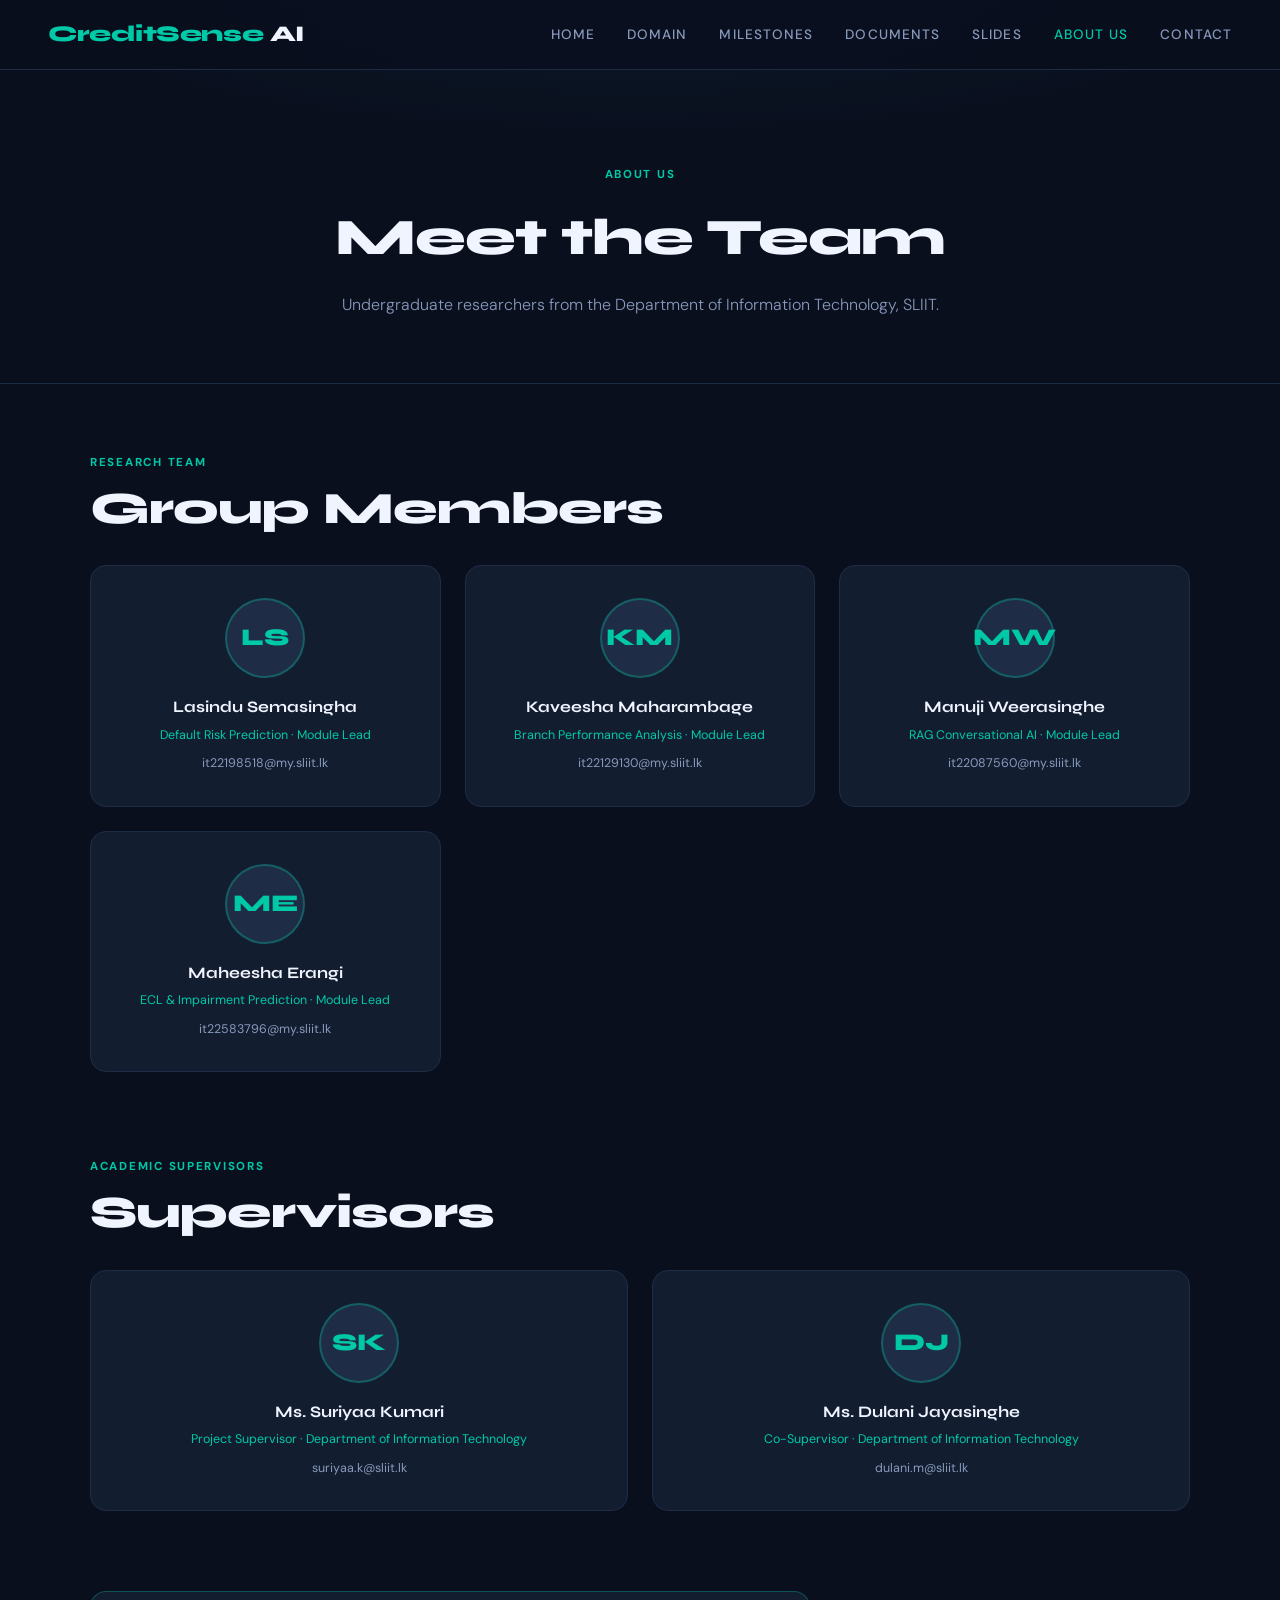
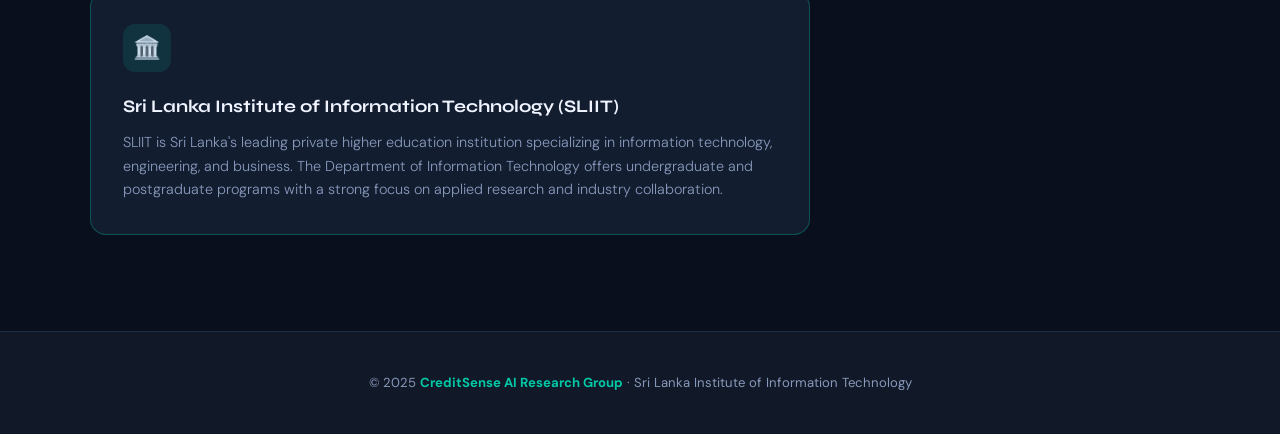
==== pages/about.html @ 3a424af8 "Initialize repository" ====
<!DOCTYPE html>
<html lang="en">
<head>
  <meta charset="UTF-8" />
  <meta name="viewport" content="width=device-width, initial-scale=1.0" />
  <title>About Us — CreditSense AI</title>
  <link rel="stylesheet" href="../css/style.css" />
</head>
<body>

<nav>
  <a href="../index.html" class="nav-logo">CreditSense <span>AI</span></a>
  <ul class="nav-links">
    <li><a href="../index.html">Home</a></li>
    <li><a href="domain.html">Domain</a></li>
    <li><a href="milestones.html">Milestones</a></li>
    <li><a href="documents.html">Documents</a></li>
    <li><a href="slides.html">Slides</a></li>
    <li><a href="about.html" class="active">About Us</a></li>
    <li><a href="contact.html">Contact</a></li>
  </ul>
  <button class="hamburger" aria-label="Menu"><span></span><span></span><span></span></button>
</nav>

<div class="page-header">
  <span class="section-label">About Us</span>
  <h1>Meet the Team</h1>
  <p>Undergraduate researchers from the Department of Information Technology, SLIIT.</p>
</div>

<div class="container" style="padding-bottom: 6rem;">

  <!-- STUDENTS -->
  <span class="section-label fade-in">Research Team</span>
  <h2 class="section-title fade-in" style="margin-bottom:2rem;">Group Members</h2>
  <div class="grid-3 fade-in" style="margin-bottom: 5rem;">

    <div class="member-card">
      <!-- Replace src with actual photo: <img src="../assets/images/lasindu.jpg" class="avatar" alt="Lasindu"> -->
      <div class="avatar-placeholder">LS</div>
      <h3>Lasindu Semasingha</h3>
      <div class="role">Default Risk Prediction · Module Lead</div>
      <div class="email">it22198518@my.sliit.lk</div>
    </div>

    <div class="member-card">
      <div class="avatar-placeholder">KM</div>
      <h3>Kaveesha Maharambage</h3>
      <div class="role">Branch Performance Analysis · Module Lead</div>
      <div class="email">it22129130@my.sliit.lk</div>
    </div>

    <div class="member-card">
      <div class="avatar-placeholder">MW</div>
      <h3>Manuji Weerasinghe</h3>
      <div class="role">RAG Conversational AI · Module Lead</div>
      <div class="email">it22087560@my.sliit.lk</div>
    </div>

    <div class="member-card">
      <div class="avatar-placeholder">ME</div>
      <h3>Maheesha Erangi</h3>
      <div class="role">ECL & Impairment Prediction · Module Lead</div>
      <div class="email">it22583796@my.sliit.lk</div>
    </div>

  </div>

  <!-- SUPERVISORS -->
  <span class="section-label fade-in">Academic Supervisors</span>
  <h2 class="section-title fade-in" style="margin-bottom:2rem;">Supervisors</h2>
  <div class="grid-2 fade-in">

    <div class="member-card">
      <div class="avatar-placeholder">SK</div>
      <h3>Ms. Suriyaa Kumari</h3>
      <div class="role">Project Supervisor · Department of Information Technology</div>
      <div class="email">suriyaa.k@sliit.lk</div>
    </div>

    <div class="member-card">
      <div class="avatar-placeholder">DJ</div>
      <h3>Ms. Dulani Jayasinghe</h3>
      <div class="role">Co-Supervisor · Department of Information Technology</div>
      <div class="email">dulani.m@sliit.lk</div>
    </div>

  </div>

  <!-- ABOUT INSTITUTION -->
  <div style="margin-top: 5rem;" class="fade-in">
    <div class="card" style="border-color: var(--teal-mid); max-width: 720px;">
      <div class="card-icon">🏛️</div>
      <h3>Sri Lanka Institute of Information Technology (SLIIT)</h3>
      <p style="margin-top:0.5rem;">SLIIT is Sri Lanka's leading private higher education institution specializing in information technology, engineering, and business. The Department of Information Technology offers undergraduate and postgraduate programs with a strong focus on applied research and industry collaboration.</p>
    </div>
  </div>

</div>

<footer>
  <p>© 2025 <strong>CreditSense AI Research Group</strong> · Sri Lanka Institute of Information Technology</p>
</footer>

<script src="../js/main.js"></script>
</body>
</html>
---- css/style.css ----
@import url('https://fonts.googleapis.com/css2?family=Syne:wght@400;600;700;800&family=DM+Sans:ital,wght@0,300;0,400;0,500;1,300&display=swap');

:root {
  --navy: #0a0f1e;
  --navy-mid: #111827;
  --navy-light: #1e2d45;
  --teal: #00c9a7;
  --teal-dim: #00c9a720;
  --teal-mid: #00c9a750;
  --gold: #f5a623;
  --gold-dim: #f5a62320;
  --white: #f0f4ff;
  --muted: #8899bb;
  --card-bg: #131d30;
  --border: #1e2d45;
  --font-display: 'Syne', sans-serif;
  --font-body: 'DM Sans', sans-serif;
}

*, *::before, *::after { box-sizing: border-box; margin: 0; padding: 0; }

html { scroll-behavior: smooth; }

body {
  font-family: var(--font-body);
  background: var(--navy);
  color: var(--white);
  line-height: 1.65;
  overflow-x: hidden;
}

/* ── NAV ── */
nav {
  position: fixed; top: 0; left: 0; right: 0; z-index: 1000;
  display: flex; align-items: center; justify-content: space-between;
  padding: 1rem 3rem;
  background: rgba(10,15,30,0.85);
  backdrop-filter: blur(16px);
  border-bottom: 1px solid var(--border);
}

.nav-logo {
  font-family: var(--font-display);
  font-size: 1.4rem;
  font-weight: 800;
  color: var(--teal);
  text-decoration: none;
  letter-spacing: -0.02em;
}

.nav-logo span { color: var(--white); }

.nav-links {
  display: flex; gap: 2rem; list-style: none;
}

.nav-links a {
  font-size: 0.85rem;
  font-weight: 500;
  letter-spacing: 0.08em;
  text-transform: uppercase;
  color: var(--muted);
  text-decoration: none;
  transition: color 0.2s;
}

.nav-links a:hover,
.nav-links a.active { color: var(--teal); }

.hamburger {
  display: none;
  flex-direction: column; gap: 5px; cursor: pointer; background: none; border: none;
}

.hamburger span {
  display: block; width: 24px; height: 2px; background: var(--white); transition: all 0.3s;
}

/* ── HERO ── */
.hero {
  min-height: 100vh;
  display: flex; align-items: center; justify-content: center;
  text-align: center;
  padding: 8rem 2rem 4rem;
  position: relative;
  overflow: hidden;
}

.hero-bg {
  position: absolute; inset: 0;
  background:
    radial-gradient(ellipse 80% 60% at 50% 0%, #00c9a712 0%, transparent 70%),
    radial-gradient(ellipse 60% 40% at 80% 80%, #f5a62308 0%, transparent 60%);
}

.grid-overlay {
  position: absolute; inset: 0;
  background-image:
    linear-gradient(var(--border) 1px, transparent 1px),
    linear-gradient(90deg, var(--border) 1px, transparent 1px);
  background-size: 60px 60px;
  opacity: 0.3;
  mask-image: radial-gradient(ellipse 80% 80% at 50% 50%, black, transparent);
}

.hero-content { position: relative; z-index: 1; max-width: 860px; }

.hero-badge {
  display: inline-block;
  background: var(--teal-dim);
  border: 1px solid var(--teal-mid);
  color: var(--teal);
  font-size: 0.75rem;
  font-weight: 600;
  letter-spacing: 0.12em;
  text-transform: uppercase;
  padding: 0.4rem 1.2rem;
  border-radius: 100px;
  margin-bottom: 1.5rem;
}

.hero h1 {
  font-family: var(--font-display);
  font-size: clamp(2.8rem, 6vw, 5rem);
  font-weight: 800;
  line-height: 1.05;
  letter-spacing: -0.03em;
  margin-bottom: 1.5rem;
}

.hero h1 em {
  font-style: normal;
  color: var(--teal);
}

.hero-sub {
  font-size: 1.1rem;
  color: var(--muted);
  max-width: 600px;
  margin: 0 auto 2.5rem;
  font-weight: 300;
}

.hero-meta {
  display: flex; gap: 2rem; justify-content: center; flex-wrap: wrap;
  font-size: 0.8rem; color: var(--muted);
  margin-bottom: 3rem;
}

.hero-meta strong { color: var(--white); display: block; font-size: 0.9rem; }

.btn {
  display: inline-flex; align-items: center; gap: 0.5rem;
  padding: 0.8rem 1.8rem;
  border-radius: 8px;
  font-family: var(--font-display);
  font-size: 0.9rem;
  font-weight: 700;
  letter-spacing: 0.04em;
  text-decoration: none;
  cursor: pointer;
  border: none;
  transition: all 0.25s;
}

.btn-primary {
  background: var(--teal);
  color: var(--navy);
}
.btn-primary:hover { background: #00e0bb; transform: translateY(-2px); box-shadow: 0 8px 32px #00c9a740; }

.btn-outline {
  background: transparent;
  color: var(--white);
  border: 1px solid var(--border);
}
.btn-outline:hover { border-color: var(--teal); color: var(--teal); transform: translateY(-2px); }

.hero-btns { display: flex; gap: 1rem; justify-content: center; flex-wrap: wrap; }

/* ── SECTIONS ── */
section { padding: 6rem 2rem; }

.container { max-width: 1100px; margin: 0 auto; }

.section-label {
  display: inline-block;
  font-size: 0.72rem;
  font-weight: 700;
  letter-spacing: 0.15em;
  text-transform: uppercase;
  color: var(--teal);
  margin-bottom: 0.75rem;
}

.section-title {
  font-family: var(--font-display);
  font-size: clamp(1.8rem, 3.5vw, 2.8rem);
  font-weight: 800;
  letter-spacing: -0.02em;
  margin-bottom: 1rem;
  line-height: 1.1;
}

.section-desc {
  color: var(--muted);
  max-width: 620px;
  margin-bottom: 3rem;
  font-weight: 300;
}

/* ── CARDS ── */
.card {
  background: var(--card-bg);
  border: 1px solid var(--border);
  border-radius: 16px;
  padding: 2rem;
  transition: border-color 0.3s, transform 0.3s;
}

.card:hover {
  border-color: var(--teal-mid);
  transform: translateY(-4px);
}

.card-icon {
  width: 48px; height: 48px;
  display: flex; align-items: center; justify-content: center;
  background: var(--teal-dim);
  border-radius: 12px;
  margin-bottom: 1.25rem;
  font-size: 1.4rem;
}

.card h3 {
  font-family: var(--font-display);
  font-size: 1.1rem;
  font-weight: 700;
  margin-bottom: 0.6rem;
}

.card p { color: var(--muted); font-size: 0.9rem; font-weight: 300; }

.grid-2 { display: grid; grid-template-columns: repeat(2, 1fr); gap: 1.5rem; }
.grid-3 { display: grid; grid-template-columns: repeat(3, 1fr); gap: 1.5rem; }
.grid-4 { display: grid; grid-template-columns: repeat(4, 1fr); gap: 1.5rem; }

/* ── STAT PILLS ── */
.stats-row {
  display: flex; flex-wrap: wrap; gap: 1.5rem;
  margin-bottom: 3rem;
}

.stat-pill {
  background: var(--card-bg);
  border: 1px solid var(--border);
  border-radius: 12px;
  padding: 1.2rem 2rem;
  text-align: center;
  flex: 1; min-width: 140px;
}

.stat-pill .num {
  font-family: var(--font-display);
  font-size: 2rem;
  font-weight: 800;
  color: var(--teal);
  display: block;
}

.stat-pill .lbl { font-size: 0.78rem; color: var(--muted); text-transform: uppercase; letter-spacing: 0.1em; }

/* ── TABLE ── */
table {
  width: 100%;
  border-collapse: collapse;
  font-size: 0.88rem;
}

th {
  text-align: left;
  padding: 0.75rem 1rem;
  background: var(--navy-light);
  color: var(--teal);
  font-family: var(--font-display);
  font-size: 0.75rem;
  letter-spacing: 0.1em;
  text-transform: uppercase;
  border-bottom: 1px solid var(--border);
}

td {
  padding: 0.75rem 1rem;
  border-bottom: 1px solid var(--border);
  color: var(--muted);
}

td:first-child { color: var(--white); font-weight: 500; }

tr:last-child td { border-bottom: none; }
tr:hover td { background: var(--teal-dim); }

/* ── TIMELINE ── */
.timeline { list-style: none; position: relative; padding-left: 2rem; }

.timeline::before {
  content: '';
  position: absolute; left: 0; top: 0; bottom: 0;
  width: 2px;
  background: linear-gradient(to bottom, var(--teal), transparent);
}

.timeline li {
  position: relative;
  padding: 0 0 2.5rem 2rem;
}

.timeline li::before {
  content: '';
  position: absolute; left: -2rem;
  width: 10px; height: 10px;
  border-radius: 50%;
  background: var(--teal);
  top: 6px;
  box-shadow: 0 0 12px var(--teal);
}

.timeline li .tl-date {
  font-size: 0.75rem;
  color: var(--gold);
  font-weight: 600;
  letter-spacing: 0.1em;
  text-transform: uppercase;
  margin-bottom: 0.25rem;
}

.timeline li .tl-title {
  font-family: var(--font-display);
  font-size: 1rem;
  font-weight: 700;
  margin-bottom: 0.25rem;
}

.timeline li .tl-marks {
  display: inline-block;
  background: var(--gold-dim);
  border: 1px solid var(--gold);
  color: var(--gold);
  font-size: 0.72rem;
  padding: 0.2rem 0.7rem;
  border-radius: 100px;
  margin-bottom: 0.5rem;
}

.timeline li p { color: var(--muted); font-size: 0.88rem; font-weight: 300; }

/* ── MEMBER CARDS ── */
.member-card {
  background: var(--card-bg);
  border: 1px solid var(--border);
  border-radius: 16px;
  padding: 2rem;
  text-align: center;
  transition: border-color 0.3s, transform 0.3s;
}

.member-card:hover { border-color: var(--teal-mid); transform: translateY(-4px); }

.avatar {
  width: 80px; height: 80px;
  border-radius: 50%;
  object-fit: cover;
  border: 2px solid var(--teal-mid);
  margin: 0 auto 1rem;
  display: block;
  background: var(--navy-light);
}

.avatar-placeholder {
  width: 80px; height: 80px;
  border-radius: 50%;
  border: 2px solid var(--teal-mid);
  margin: 0 auto 1rem;
  display: flex; align-items: center; justify-content: center;
  background: var(--navy-light);
  font-family: var(--font-display);
  font-size: 1.5rem;
  font-weight: 800;
  color: var(--teal);
}

.member-card h3 {
  font-family: var(--font-display);
  font-size: 1rem;
  font-weight: 700;
  margin-bottom: 0.25rem;
}

.member-card .role { font-size: 0.78rem; color: var(--teal); margin-bottom: 0.5rem; }

.member-card .email {
  font-size: 0.78rem;
  color: var(--muted);
  word-break: break-all;
}

/* ── DOCUMENT LIST ── */
.doc-list { list-style: none; display: flex; flex-direction: column; gap: 0.75rem; }

.doc-item {
  display: flex; align-items: center; justify-content: space-between; gap: 1rem;
  background: var(--card-bg);
  border: 1px solid var(--border);
  border-radius: 10px;
  padding: 1rem 1.5rem;
  transition: border-color 0.2s;
}

.doc-item:hover { border-color: var(--teal-mid); }

.doc-item-left { display: flex; align-items: center; gap: 1rem; }
.doc-icon { font-size: 1.4rem; }
.doc-name { font-weight: 500; font-size: 0.9rem; }
.doc-status { font-size: 0.75rem; color: var(--muted); }

.badge {
  font-size: 0.72rem;
  padding: 0.25rem 0.75rem;
  border-radius: 100px;
  font-weight: 600;
  white-space: nowrap;
}
.badge-done { background: #00c9a720; color: var(--teal); border: 1px solid var(--teal-mid); }
.badge-pending { background: #f5a62320; color: var(--gold); border: 1px solid var(--gold); }

/* ── CONTACT ── */
.contact-form { display: flex; flex-direction: column; gap: 1rem; }

.form-row { display: grid; grid-template-columns: 1fr 1fr; gap: 1rem; }

.form-group { display: flex; flex-direction: column; gap: 0.4rem; }
.form-group label { font-size: 0.8rem; color: var(--muted); font-weight: 500; letter-spacing: 0.05em; }

input, textarea, select {
  background: var(--navy-light);
  border: 1px solid var(--border);
  border-radius: 8px;
  padding: 0.75rem 1rem;
  color: var(--white);
  font-family: var(--font-body);
  font-size: 0.9rem;
  transition: border-color 0.2s;
  outline: none;
  width: 100%;
}

input:focus, textarea:focus, select:focus { border-color: var(--teal); }
textarea { min-height: 120px; resize: vertical; }

/* ── FOOTER ── */
footer {
  background: var(--navy-mid);
  border-top: 1px solid var(--border);
  padding: 2.5rem;
  text-align: center;
  font-size: 0.82rem;
  color: var(--muted);
}

footer strong { color: var(--teal); }

/* ── PAGE HEADER (inner pages) ── */
.page-header {
  padding: 10rem 2rem 4rem;
  text-align: center;
  background: radial-gradient(ellipse 70% 50% at 50% 0%, #00c9a710 0%, transparent 70%);
  border-bottom: 1px solid var(--border);
  margin-bottom: 4rem;
}

.page-header h1 {
  font-family: var(--font-display);
  font-size: clamp(2rem, 4vw, 3.5rem);
  font-weight: 800;
  letter-spacing: -0.02em;
  margin-bottom: 0.75rem;
}

.page-header p { color: var(--muted); font-weight: 300; }

/* ── ANIMATIONS ── */
.fade-in { opacity: 0; transform: translateY(24px); transition: opacity 0.6s ease, transform 0.6s ease; }
.fade-in.visible { opacity: 1; transform: translateY(0); }

/* ── RESPONSIVE ── */
@media (max-width: 768px) {
  nav { padding: 1rem 1.5rem; }
  .nav-links { display: none; flex-direction: column; position: fixed; top: 0; right: 0; bottom: 0; width: 260px; background: var(--navy-mid); padding: 5rem 2rem 2rem; gap: 1.5rem; }
  .nav-links.open { display: flex; }
  .hamburger { display: flex; }
  .grid-2, .grid-3, .grid-4 { grid-template-columns: 1fr; }
  .form-row { grid-template-columns: 1fr; }
  section { padding: 4rem 1.5rem; }
}
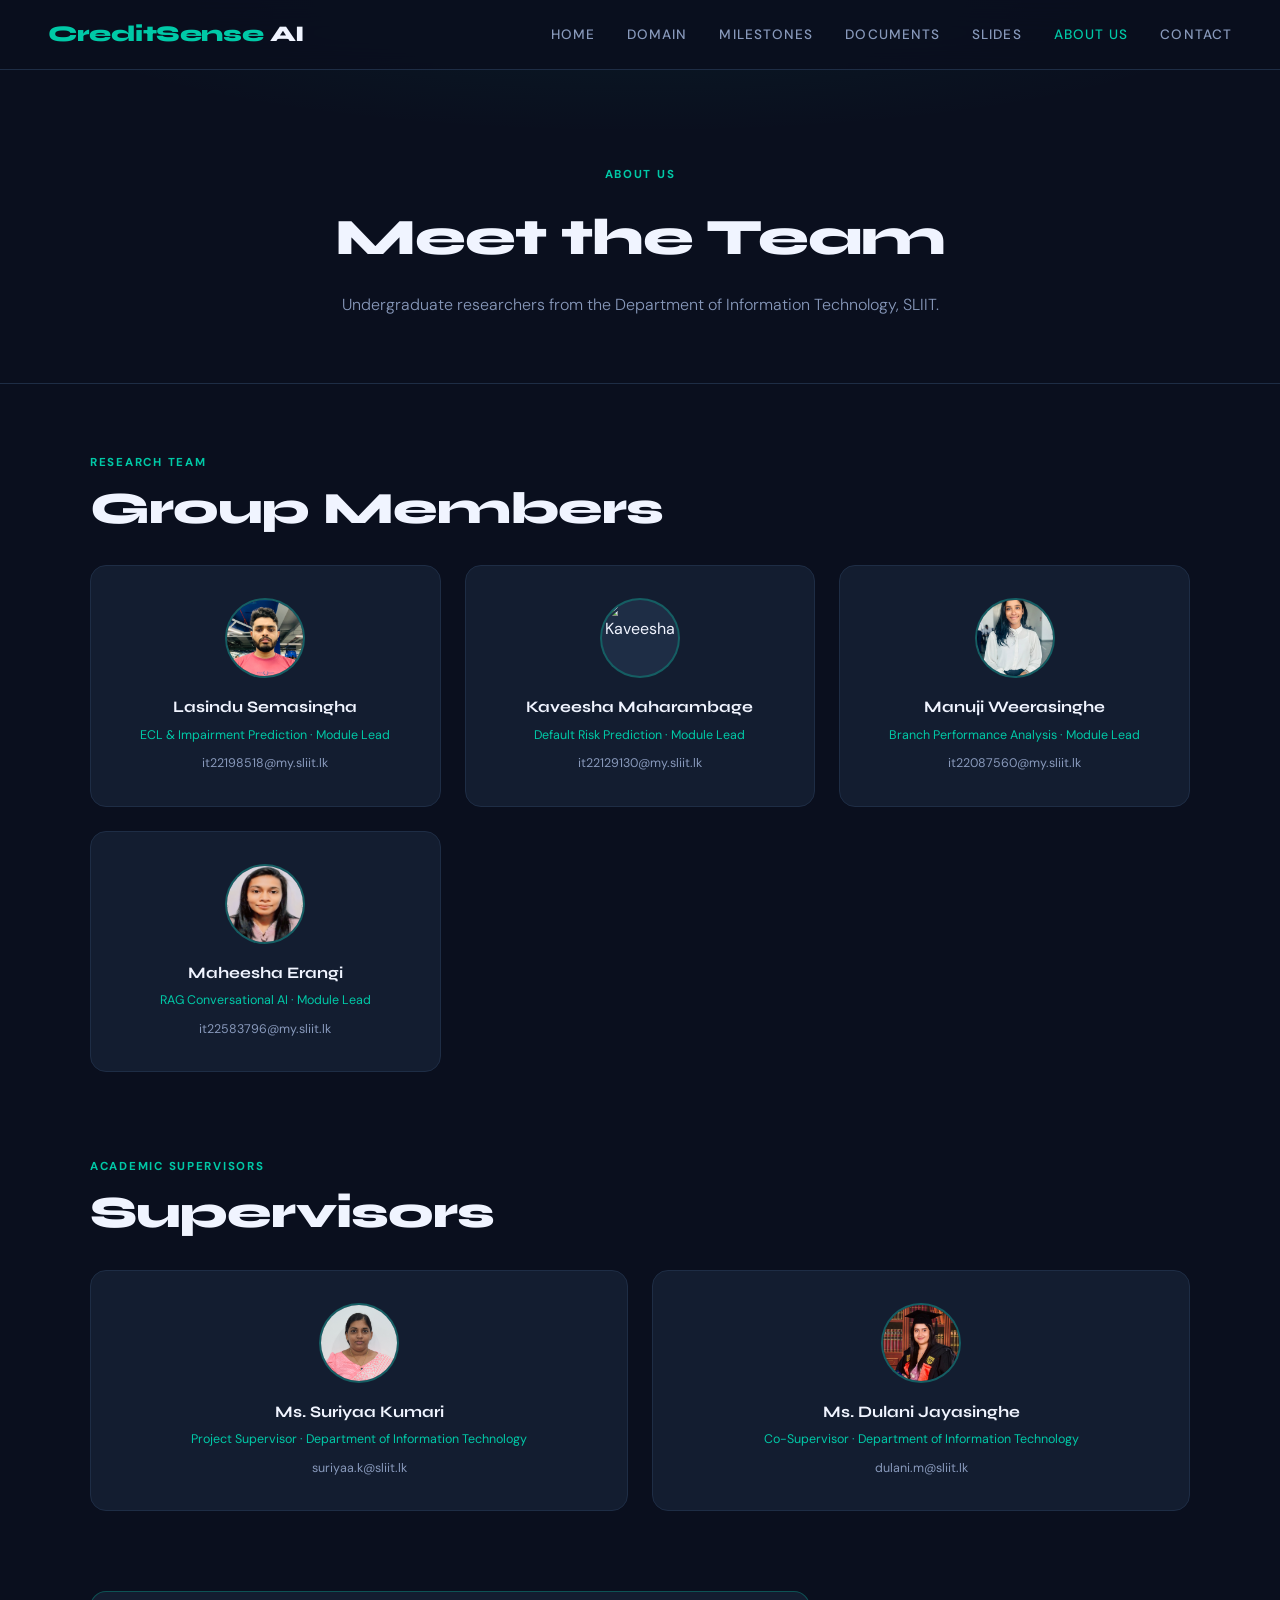
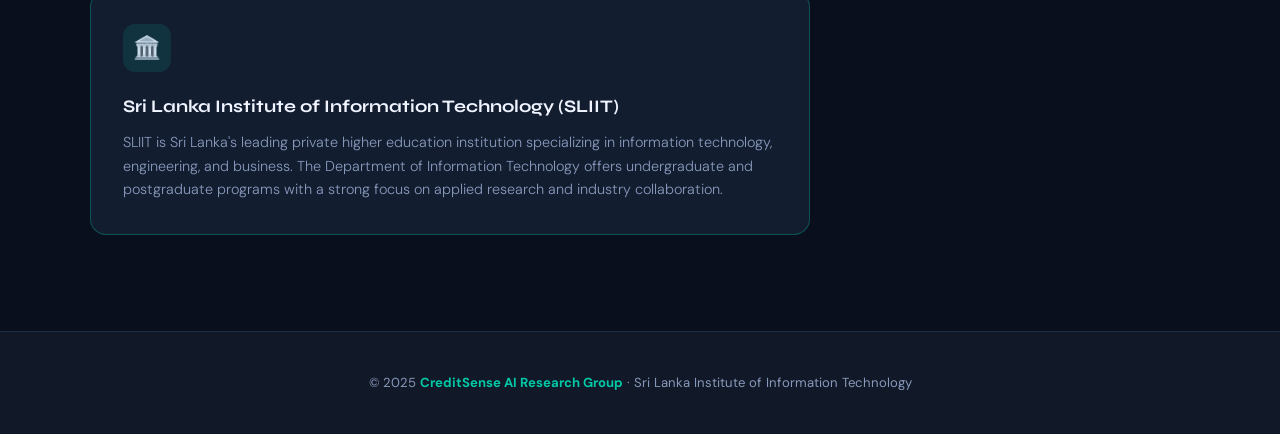
==== commit 91c04950: "added photos of members and supervisors Co-authored-by: Copilot <copilot@github.com>" ====
--- a/pages/about.html
+++ b/pages/about.html
@@ -36,31 +36,30 @@
   <div class="grid-3 fade-in" style="margin-bottom: 5rem;">
 
     <div class="member-card">
-      <!-- Replace src with actual photo: <img src="../assets/images/lasindu.jpg" class="avatar" alt="Lasindu"> -->
-      <div class="avatar-placeholder">LS</div>
+      <img src="../assets/images/lasindu.png" class="avatar" alt="Lasindu">
       <h3>Lasindu Semasingha</h3>
-      <div class="role">Default Risk Prediction · Module Lead</div>
+      <div class="role">ECL & Impairment Prediction · Module Lead</div>
       <div class="email">it22198518@my.sliit.lk</div>
     </div>
 
     <div class="member-card">
-      <div class="avatar-placeholder">KM</div>
+      <img src="../assets/images/kaveesha.png" class="avatar" alt="Kaveesha">
       <h3>Kaveesha Maharambage</h3>
-      <div class="role">Branch Performance Analysis · Module Lead</div>
+      <div class="role">Default Risk Prediction · Module Lead</div>
       <div class="email">it22129130@my.sliit.lk</div>
     </div>
 
     <div class="member-card">
-      <div class="avatar-placeholder">MW</div>
+      <img src="../assets/images/manuji.png" class="avatar" alt="Manuji">
       <h3>Manuji Weerasinghe</h3>
-      <div class="role">RAG Conversational AI · Module Lead</div>
+      <div class="role">Branch Performance Analysis · Module Lead</div>
       <div class="email">it22087560@my.sliit.lk</div>
     </div>
 
     <div class="member-card">
-      <div class="avatar-placeholder">ME</div>
+      <img src="../assets/images/maheesha.png" class="avatar" alt="Maheesha">
       <h3>Maheesha Erangi</h3>
-      <div class="role">ECL & Impairment Prediction · Module Lead</div>
+      <div class="role">RAG Conversational AI · Module Lead</div>
       <div class="email">it22583796@my.sliit.lk</div>
     </div>
 
@@ -72,14 +71,14 @@
   <div class="grid-2 fade-in">
 
     <div class="member-card">
-      <div class="avatar-placeholder">SK</div>
+      <img src="../assets/images/suriyaa.png" class="avatar" alt="Suriyaa">
       <h3>Ms. Suriyaa Kumari</h3>
       <div class="role">Project Supervisor · Department of Information Technology</div>
       <div class="email">suriyaa.k@sliit.lk</div>
     </div>
 
     <div class="member-card">
-      <div class="avatar-placeholder">DJ</div>
+      <img src="../assets/images/dulani.png" class="avatar" alt="Dulani">
       <h3>Ms. Dulani Jayasinghe</h3>
       <div class="role">Co-Supervisor · Department of Information Technology</div>
       <div class="email">dulani.m@sliit.lk</div>
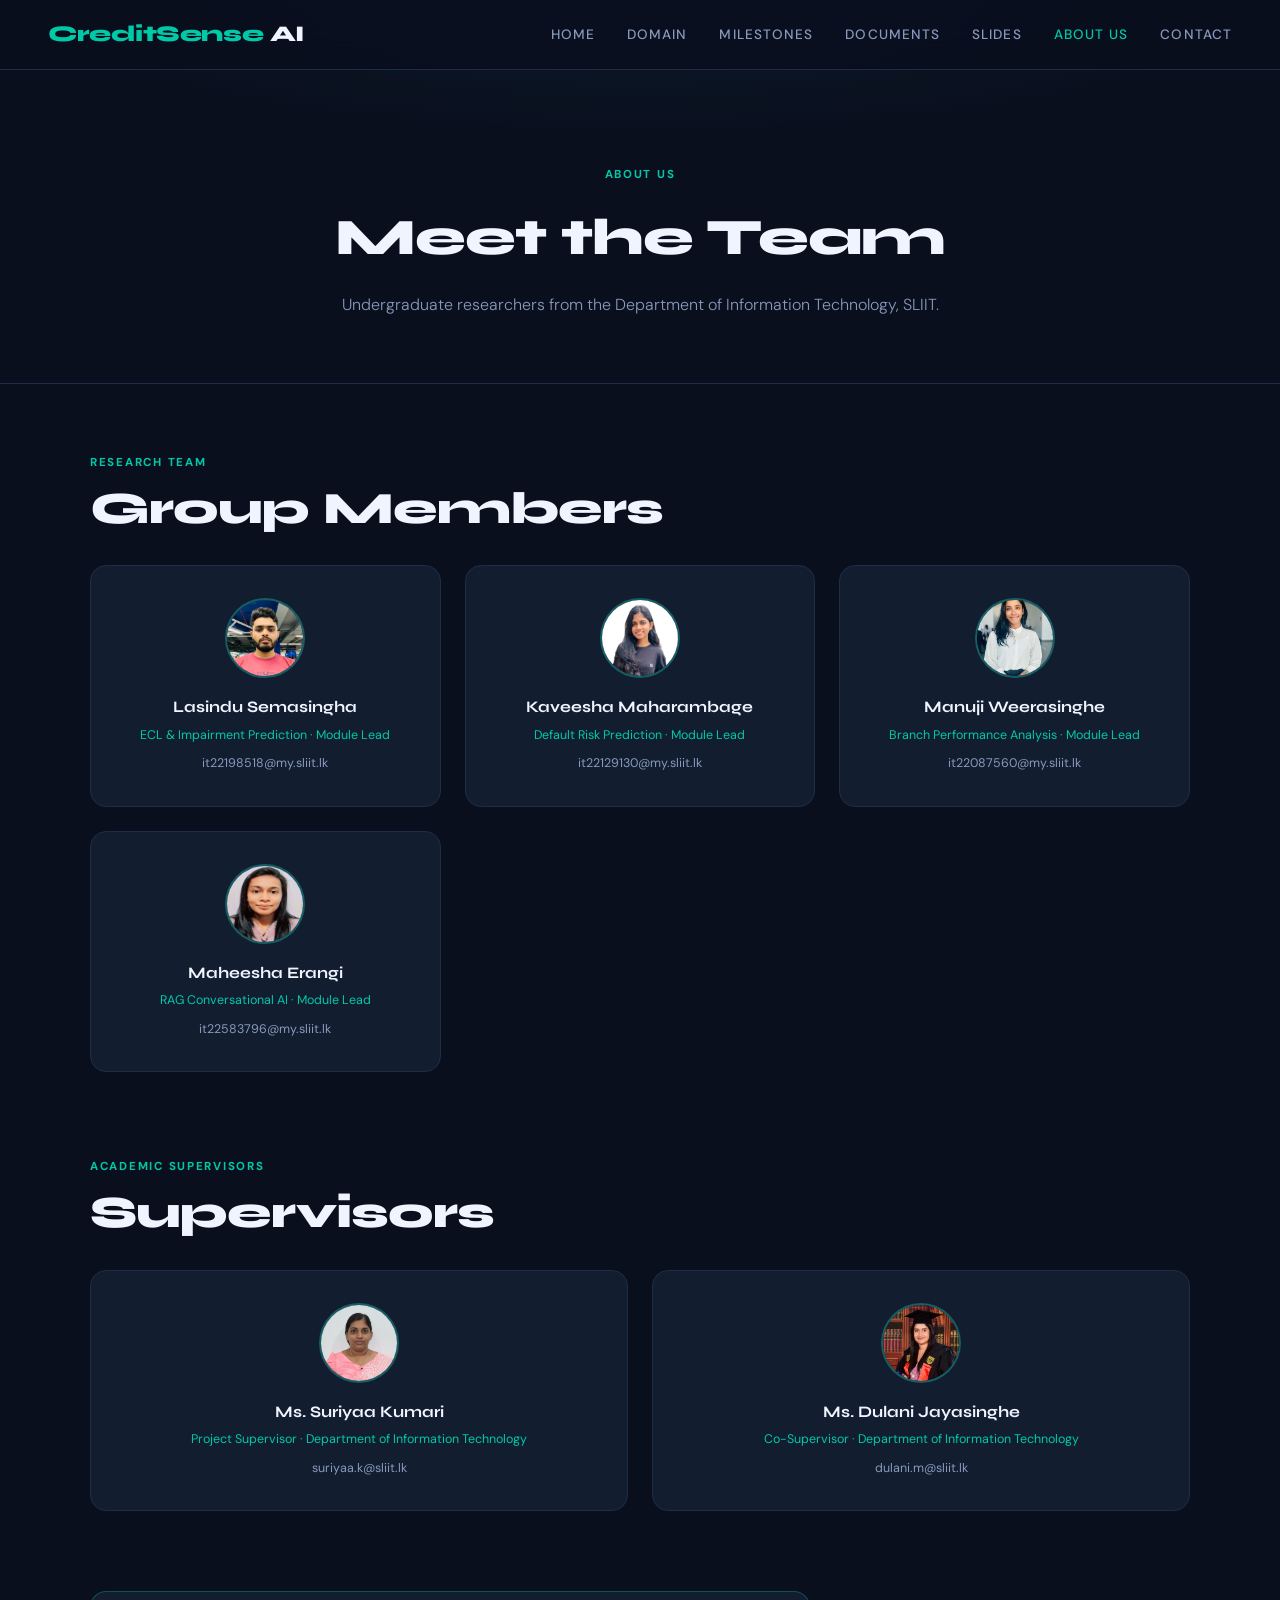
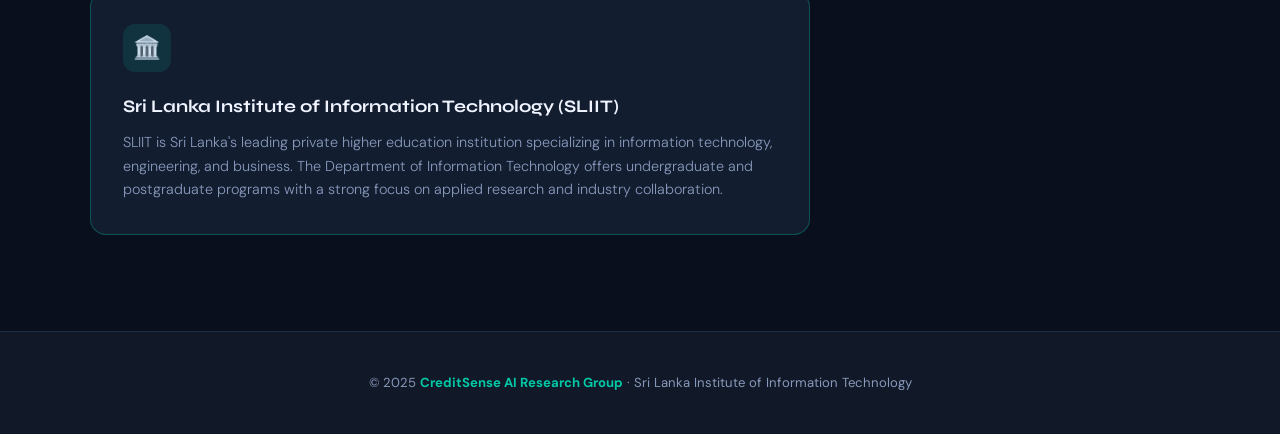
==== commit 11803023: "updated wronng file name" ====
--- a/pages/about.html
+++ b/pages/about.html
@@ -43,7 +43,7 @@
     </div>
 
     <div class="member-card">
-      <img src="../assets/images/kaveesha.png" class="avatar" alt="Kaveesha">
+      <img src="../assets/images/kaweesha.png" class="avatar" alt="Kaveesha">
       <h3>Kaveesha Maharambage</h3>
       <div class="role">Default Risk Prediction · Module Lead</div>
       <div class="email">it22129130@my.sliit.lk</div>
